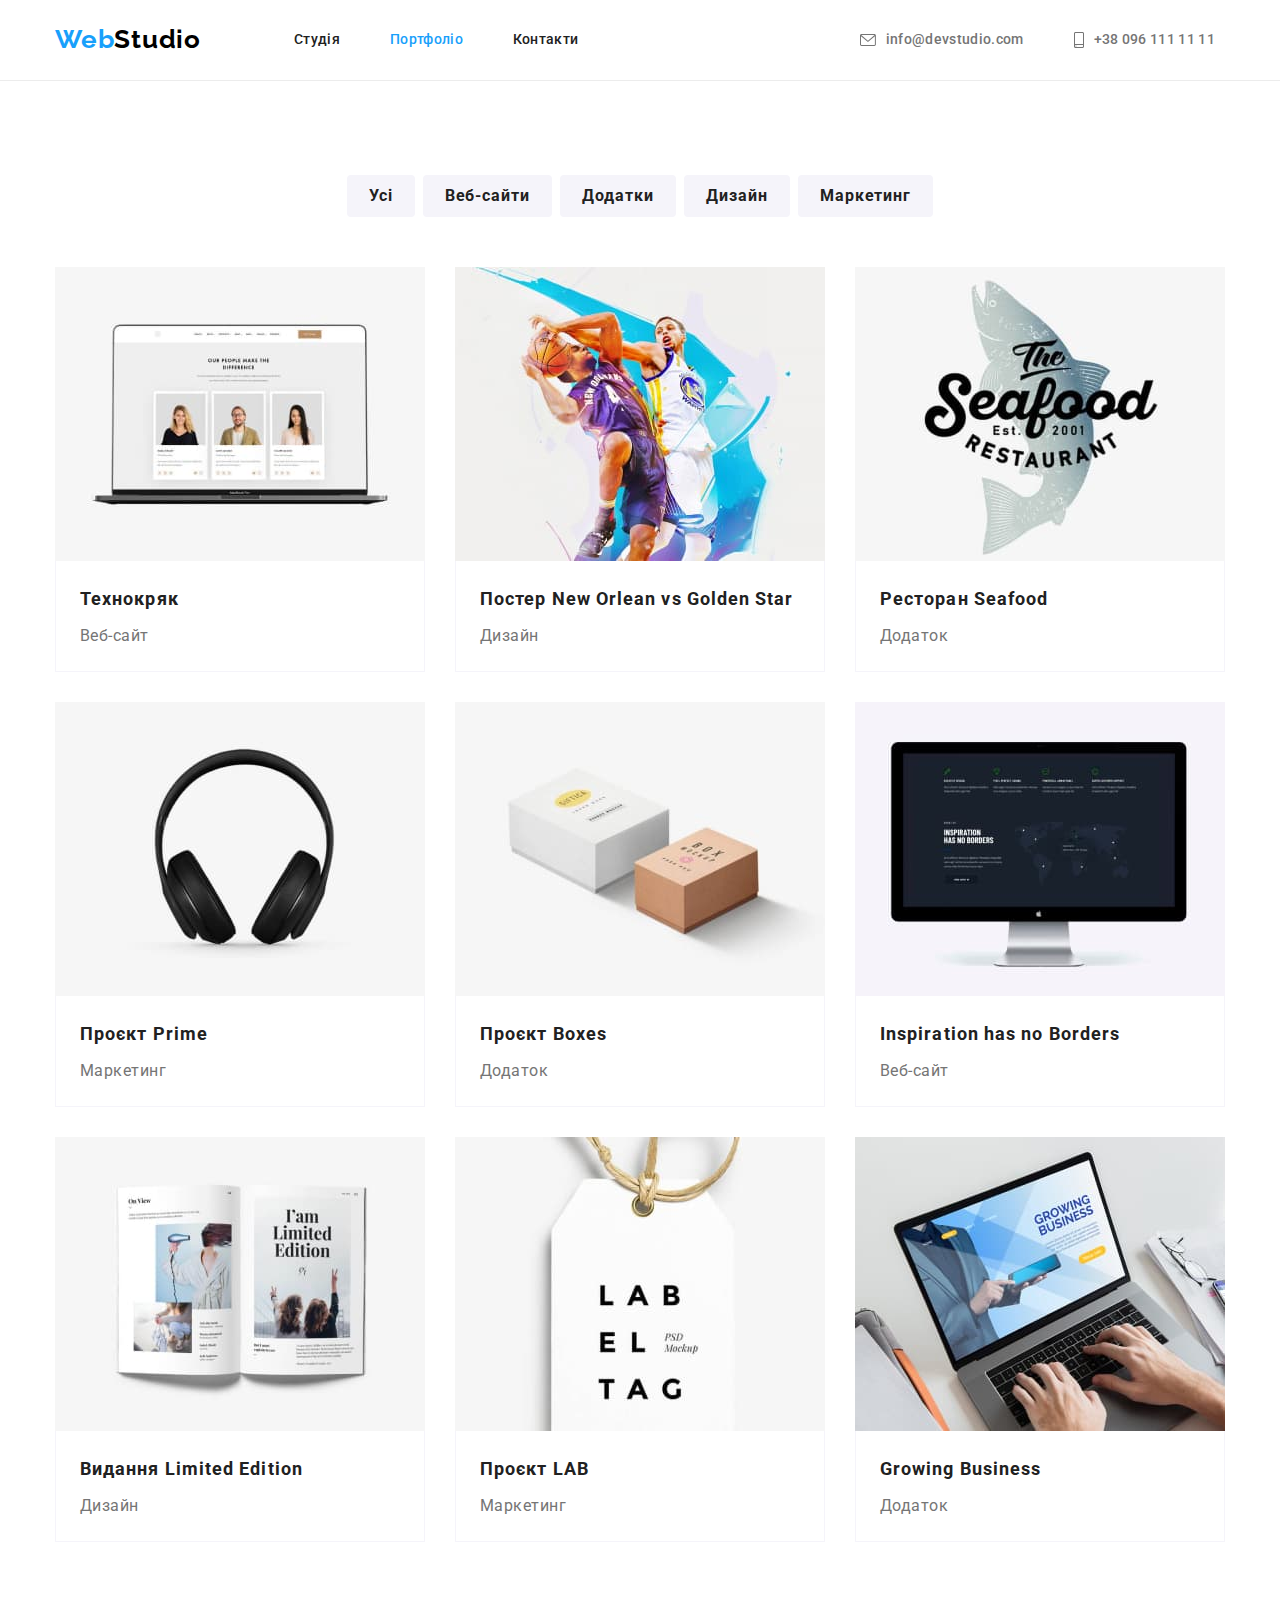
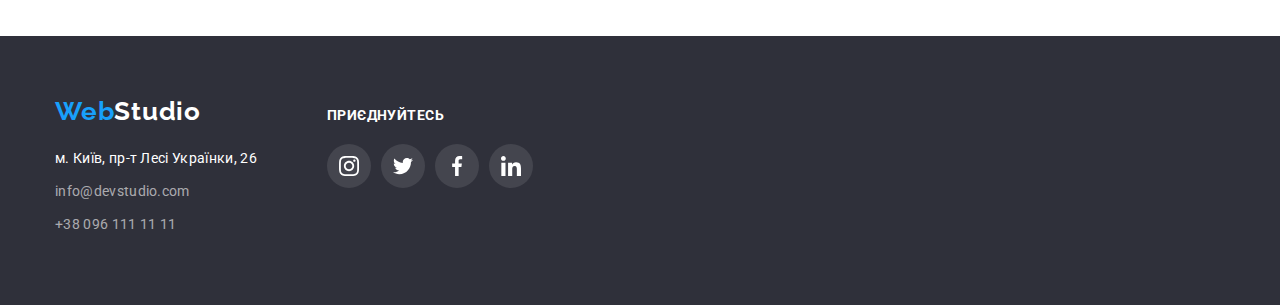
==== portfolio.html @ 6f921d62 "init" ====
<!DOCTYPE html>
<html lang="uk">
  <head>
    <meta charset="UTF-8" />
    <meta http-equiv="X-UA-Compatible" content="IE=edge" />
    <meta name="viewport" content="width=device-width, initial-scale=1.0" />
    <title>Studio</title>
    <link rel="preconnect" href="https://fonts.googleapis.com" />
    <link rel="preconnect" href="https://fonts.gstatic.com" crossorigin />
    <link
      href="https://fonts.googleapis.com/css2?family=Raleway:wght@700&family=Roboto:wght@400;500;700;900&display=swap"
      rel="stylesheet"
    />
    <link
      rel="stylesheet"
      href="https://cdnjs.cloudflare.com/ajax/libs/modern-normalize/1.1.0/modern-normalize.min.css"
    />
    <link rel="stylesheet" href="./css/styles.css" />
  </head>
  <body>
    <header>
      <div class="container main-nav">
        <a href="./index.html" class="logo"
          ><span class="logo-first-text">Web</span
          ><span class="logo-nav-second-text">Studio</span></a
        >
        <nav>
          <ul class="site-nav list">
            <li class="item">
              <a href="./index.html" class="link">Студія</a>
            </li>
            <li class="item">
              <a href="./portfolio.html" class="link current">Портфоліо</a>
            </li>
            <li class="item"><a href="" class="link">Контакти</a></li>
          </ul>
        </nav>
        <ul class="contacts list">
          <li class="contacts-item">
            <a href="mailto:info@devstudio.com" class="contacts-item-link link">
              <svg class="icon envelope" width="16px" height="12px">
                <use href="./images/sprite-min.svg#icon-envelope"></use>
              </svg>
              info@devstudio.com</a
            >
          </li>
          <li class="contacts-item">
            <a href="tel:+380961111111" class="contacts-item-link">
              <svg class="icon smartphone" width="10px" height="16px">
                <use href="./images/sprite-min.svg#icon-smartphone"></use>
              </svg>
              +38 096 111 11 11</a
            >
          </li>
        </ul>
      </div>
    </header>
    <main>
      <section class="section">
        <div class="container">
          <h1 class="section-title visually-hidden">Портфоліо</h1>

          <ul class="filter list">
            <li class="item">
              <button type="button" class="button filter-button current">
                Усі
              </button>
            </li>
            <li class="item">
              <button type="button" class="button filter-button">
                Веб-сайти
              </button>
            </li>
            <li class="item">
              <button type="button" class="button filter-button">
                Додатки
              </button>
            </li>
            <li class="item">
              <button type="button" class="button filter-button">Дизайн</button>
            </li>
            <li class="item">
              <button type="button" class="button filter-button">
                Маркетинг
              </button>
            </li>
          </ul>

          <ul class="portfolio list">
            <li class="portfolio-item">
              <a class="portfolio-item-link link" href="">
                <img
                  src="./images/example-1.jpg"
                  alt="Приклад сайту"
                  width="370"
                />
                <div class="example-description">
                  <h2 class="portfolio-example">Технокряк</h2>
                  <p class="portfolio-text">Веб-сайт</p>
                </div>
              </a>
            </li>
            <li class="portfolio-item">
              <a class="portfolio-item-link link" href="">
                <img
                  src="./images/example-2.jpg"
                  alt="Баскетбольний поєдинок"
                  width="370"
                />
                <div class="example-description">
                  <h2 class="portfolio-example">
                    Постер New Orlean vs Golden Star
                  </h2>
                  <p class="portfolio-text">Дизайн</p>
                </div></a
              >
            </li>
            <li class="portfolio-item">
              <a class="portfolio-item-link link" href="">
                <img
                  src="./images/example-3.jpg"
                  alt="Логоип ресторану"
                  width="370"
                />
                <div class="example-description">
                  <h2 class="portfolio-example">Ресторан Seafood</h2>
                  <p class="portfolio-text">Додаток</p>
                </div></a
              >
            </li>
            <li class="portfolio-item">
              <a class="portfolio-item-link link" href="">
                <img src="./images/example-4.jpg" alt="Навушники" width="370" />
                <div class="example-description">
                  <h2 class="portfolio-example">Проєкт Prime</h2>
                  <p class="portfolio-text">Маркетинг</p>
                </div></a
              >
            </li>
            <li class="portfolio-item">
              <a class="portfolio-item-link link" href="">
                <img src="./images/example-5.jpg" alt="Коробки" width="370" />
                <div class="example-description">
                  <h2 class="portfolio-example">Проєкт Boxes</h2>
                  <p class="portfolio-text">Додаток</p>
                </div></a
              >
            </li>
            <li class="portfolio-item">
              <a class="portfolio-item-link link" href="">
                <img
                  src="./images/example-6.jpg"
                  alt="Сайт з зображенням карти світу"
                  width="370"
                />
                <div class="example-description">
                  <h2 class="portfolio-example">Inspiration has no Borders</h2>
                  <p class="portfolio-text">Веб-сайт</p>
                </div></a
              >
            </li>
            <li class="portfolio-item">
              <a class="portfolio-item-link link" href="">
                <img
                  src="./images/example-7.jpg"
                  alt="Розворот журналу"
                  width="370"
                />
                <div class="example-description">
                  <h2 class="portfolio-example">Видання Limited Edition</h2>
                  <p class="portfolio-text">Дизайн</p>
                </div></a
              >
            </li>
            <li class="portfolio-item">
              <a class="portfolio-item-link link" href="">
                <img
                  src="./images/example-8.jpg"
                  alt="Ярлик з написом Lab el tag"
                  width="370"
                />
                <div class="example-description">
                  <h2 class="portfolio-example">Проєкт LAB</h2>
                  <p class="portfolio-text">Маркетинг</p>
                </div></a
              >
            </li>
            <li class="portfolio-item">
              <a class="portfolio-item-link link" href="">
                <img
                  src="./images/example-9.jpg"
                  alt="Руки на клавіатурі ноутбука"
                  width="370"
                />
                <div class="example-description">
                  <h2 class="portfolio-example">Growing Business</h2>
                  <p class="portfolio-text">Додаток</p>
                </div></a
              >
            </li>
          </ul>
        </div>
      </section>
    </main>

    <footer>
      <div class="container footer-box">
        <div>
          <a href="./index.html" class="logo link">
            <span class="logo-first-text">Web</span
            ><span class="logo-foot-second-text">Studio</span>
          </a>

          <address>
            <ul class="list">
              <li class="link-contact">
                <a
                  href="https://goo.gl/maps/D8XiGMWLW442jAMw8"
                  target="_blank"
                  rel="noopener noreferrer"
                  class="footer-geolocation"
                  >м. Київ, пр-т Лесі Українки, 26</a
                >
              </li>
              <li class="link-contact">
                <a href="mailto:info@devstudio.com" class="footer-contacts"
                  >info@devstudio.com</a
                >
              </li>
              <li class="link-contact">
                <a href="tel:+380961111111" class="footer-contacts"
                  >+38 096 111 11 11</a
                >
              </li>
            </ul>
          </address>
        </div>

        <div class="join-us">
          <p class="title">Приєднуйтесь</p>
          <ul class="footer-social">
            <li class="footer-social-item list">
              <a href="" class="footer-social-item-link link">
                <svg class="icon instagram" width="20px" height="20px">
                  <use href="./images/sprite-min.svg#icon-instagram"></use>
                </svg>
              </a>
            </li>
            <li class="footer-social-item list">
              <a href="" class="footer-social-item-link link">
                <svg class="icon twitter" width="20px" height="20px">
                  <use href="./images/sprite-min.svg#icon-twitter"></use>
                </svg>
              </a>
            </li>
            <li class="footer-social-item list">
              <a href="" class="footer-social-item-link link">
                <svg class="icon facebook" width="20px" height="20px">
                  <use href="./images/sprite-min.svg#icon-facebook"></use>
                </svg>
              </a>
            </li>
            <li class="footer-social-item list">
              <a href="" class="footer-social-item-link link">
                <svg class="icon linkedin" width="20px" height="20px">
                  <use href="./images/sprite-min.svg#icon-linkedin"></use>
                </svg>
              </a>
            </li>
          </ul>
        </div>
      </div>
    </footer>
  </body>
</html>
---- css/styles.css ----
:root {
    --primary-text-color: #212121;
    --secondary-text-color: #757575;
    --accent-color: #18a0fb;
    --primary-bg-color: #ffffff;
    --secondary-bg-color: #2F303A;
    --filter-bg-color: #F5F4FA;

    --nav-logo-second-text-color: #000000;
}

/* задамо основні параметри для боді */
body {
    background-color: var(--primary-bg-color);
    color: var(--primary-text-color);
    font-family: 'Roboto', sans-serif;
    letter-spacing: 0.02em;
}

header {
    border-bottom: 1px solid #ECECEC;
}

nav {
    margin-left: 93px;
}

.list {
    margin: 0;
    padding: 0;
    list-style: none;
}

.link{
    text-decoration: none;
}

.container {
    width: 1200px;
    margin: 0 auto;
    padding: 0 15px;
}

h1,h2,h3,h4,h5,h6,p{
    padding: 0;
    margin: 0;
}

ol,
ul{
    margin-top: 0;
    margin-bottom: 0;
    padding-left: 0;
}


.main-nav {
    display: flex;
    align-items: center;
    justify-content: center;
}

/* форматування логотипу (в навігації слово поділене на дві частини і у утері також) */
.logo {
    display: block;
    font-family: 'Raleway';
    font-size: 26px;
    font-weight: 700;
    text-decoration: none;
    
    line-height: 1.2;
    letter-spacing: 0.03em;
}

.logo-first-text {
    color: var(--accent-color);
}

.logo-nav-second-text {
    color: var(--nav-logo-second-text-color);
}

.logo-foot-second-text {
    color: var(--primary-bg-color);
}
/* кінець форматування логотипу */

/* форматування навігації */
.site-nav{
    display: flex;
}

.site-nav .item:not(:last-child){
    margin-right: 50px;
}

.site-nav .link {
    display: block;
    padding-top: 32px;
    padding-bottom: 32px;

    font-weight: 500;
    font-size: 14px;
    text-decoration: none;

    line-height: 1.14;
    color: #212121;
}

.site-nav .link:hover,
.site-nav .link:focus {
    color: var(--accent-color);
}

.contacts {
    display: flex;
    margin-left: auto;
}

.contacts-item-link{
    display: flex;
    margin-right: 10px;
    align-items: center;
    justify-content: center;
    font-weight: 500;
    font-size: 14px;
    line-height: 1.14;
    text-decoration: none;
    color: #757575;
}

.contacts-item:not(:last-child) {
    margin-right: 40px;
}

.contacts-item-link:hover,
.contacts-item-link:focus {
    color: var(--accent-color);
}

.contacts-item-link .icon{
    margin-right: 10px;
}

.icon{
    fill: currentColor;
}


/* hero */
.hero {
    padding: 200px 0px;
    background: var(--secondary-bg-color);
    text-align: center;
}

.overlay{
    max-width: 1600px;
    margin-left: auto;
    margin-right: auto;
    background-color: var(--secondary-bg-color);
    background-image: linear-gradient(rgba(47, 48, 58, 0.4),
        rgba(47, 48, 58, 0.4)), url(../images/img-min.jpg);
    background-repeat: no-repeat;
    background-position: center;
    background-size: cover;
}

.hero-title {
    margin-bottom: 40px;
    margin-left: auto;
    margin-right: auto;
    max-width: 696px;

    font-weight: 900;
    font-size: 44px;    
    line-height: 1.36;
    letter-spacing: 0.06em;
    text-transform: uppercase;
    color: var(--primary-bg-color);
}

/* button */
.button {
    font-family: inherit;
    font-weight: 700;
    font-size: 16px;
    line-height: 1.88;
    min-width: 216px;
    letter-spacing: 0.06em;

    border-radius: 4px;
    border: 0;
    cursor: pointer;
}

.hero-button {
    min-width: 200px;
    min-height: 50px;
    color: var(--primary-bg-color);
    background-color: var(--accent-color);
}

.features-list{
    display: flex;
    flex-wrap: wrap;
}

.features-list .title {
    margin-top: 0px;
    margin-bottom: 10px;

    font-weight: 700;
    font-size: 14px;
    text-decoration: none;

    line-height: 1.14;
    letter-spacing: 0.03em;
    text-transform: uppercase;
    color: var(--primary-text-color);
}

.features-list .item{
    width: calc((100% - 90px) / 4);
    margin-right: 30px;
}

.features-list .item:nth-child(4n){
    margin-right: 0px;
}

.features-list .icon{
    display: flex;
    align-items: center;
    justify-content: center;
    height: 120px;
    margin-bottom: 30px;
    background-color: var(--filter-bg-color);
    border-radius: 4px;
}

.features-list .text {
    margin-top: 0px;
    margin-bottom: 0px;

    font-size: 14px;
    text-decoration: none;
    line-height: 1.7;
    letter-spacing: 0.03em;
    color: var(--secondary-text-color);
}

/* section */
.section {
    padding-top: 94px;
    padding-bottom: 94px;
}

.section:nth-child(3){
    padding-top: 0px;
}

.section-title {
    margin-top: 0px;
    margin-bottom: 50px;
    font-weight: 700;
    font-size: 36px;
    
    line-height: 1.16;
    text-align: center;
    letter-spacing: 0.03em;
    color: var(--primary-text-color);
}

.work-list{
    display: flex;
    flex-wrap: wrap;
    min-width: 370px;
    gap: 30px;
}

.members{
    background-color: var(--filter-bg-color);
}

.members-list {
    display: flex;
    flex-wrap: wrap;
    margin: -15px;
}

.members-list .item{
    width: 270px;
    margin: 15px;
    background-color: var(--primary-bg-color);
    box-shadow: 0px 1px 3px rgba(0, 0, 0, 0.12),
                0px 1px 1px rgba(0, 0, 0, 0.14),
                0px 2px 1px rgba(0, 0, 0, 0.2);
    border-radius: 0px 0px 4px 4px;
}

.social {
    display: flex;
    justify-content: space-between;
}


.social-item-link {
    display: flex;
    width: 44px;
    height: 44px;

    align-items: center;
    justify-content: center;

    border-radius: 50%;
    color: #afb1b8;
    
}


.social-item-link:hover,
.social-item-link:focus{
    background-color: var(--accent-color);
    color: var(--primary-bg-color);
}

img {
    display: block;
    max-width: 100%;
    height: auto;
}

.teammate-description{
    padding: 30px 32px;
}

.teammate-name {
    margin-bottom: 10px;
    font-weight: 500;
    font-size: 16px;
    line-height: 1.18;
    text-align: center;
    letter-spacing: 0.03em;
    color: var(--primary-text-color);
}

.teammate-post {
    margin-bottom: 16px;

    font-size: 16px;
    line-height: 1.18;
    text-align: center;
    letter-spacing: 0.03em;
    color: var(--secondary-text-color);
}

.clients {
    display: flex;
    flex-wrap: wrap;
}

.clients-item-link {
    display: flex;
    width: 170px;
    height: 92px;
    justify-content: center;
    align-items: center;

    color: #AFB1B8;
    border: 1px solid #AFB1B8;
    border-radius: 4px;
}

.clients-item:not(:last-child) {
    margin-right: 30px;
}

.clients-item-link:hover,
.clients-item-link:focus {
    border-radius: 4px;
    border: 1px solid var(--accent-color);

    color: var(--accent-color);
}


footer {
    padding-top: 60px;
    padding-bottom: 60px;

    background: var(--secondary-bg-color);
}

address {
    margin-top: 20px;
}

.footer-geolocation  {
    padding-left: 215;
    font-size: 14px;
    line-height: 1.7;
    text-decoration: none;
    font-style: normal;

    color: var(--primary-bg-color);
}

.footer-contacts{
    font-size: 14px;
    line-height: 1.7;
    text-decoration: none;
    font-style: normal;
    color: rgba(255, 255, 255, 0.6);
}

.footer-geolocation:hover,
.footer-geolocation:focus,
.footer-contacts:hover,
.footer-contacts:focus {
    color: var(--accent-color);
}

footer .title {
    display: inline-flex;
    flex-wrap: wrap;
    margin-top: 0px;
    margin-bottom: 20px;
    font-weight: 700;
    font-size: 14px;

    line-height: 1.14;
    letter-spacing: 0.03em;
    text-transform: uppercase;
    color: var(--primary-bg-color);
}

.footer-social {
    display: flex;
}

.footer-social-item-link {
    display: flex;
    width: 44px;
    height: 44px;
    justify-content: center;
    align-items: center;
    border-radius: 50%;
    background: rgba(255, 255, 255, 0.1);

    cursor: pointer;
    color: #ffffff;
}


.footer-social-item:not(:last-child) {
    margin-right: 10px;
}

.footer-social-item-link.icon {
    fill: currentColor;
} 

.footer-social-item-link:hover,
.footer-social-item-link:focus  {
    background: var(--accent-color);
}

.link-contact {
    margin-bottom: 9px;
}

.site-nav .current {
    color: var(--accent-color);
}


.footer-box {
    display: flex;
    align-items: baseline;
}

.join-us{
    margin-left: 70px;
}

/* site-page potfolio */

.filter {
    display: flex;
    justify-content: center;
    margin-bottom: 50px;
}

.filter-button {
    min-width: 67px;
    padding: 6px 22px;
    color: var(--primary-text-color);
    background-color: var(--filter-bg-color);
    border-radius: 4px;
}

.filter > .item:not(:first-child) {
    margin-left: 8px;
}

.filter-button:hover,
.filter-button:focus {
    color: var(--primary-bg-color);
    background-color: var(--accent-color);

    box-shadow: 0px 3px 1px rgba(0, 0, 0, 0.1),
        0px 1px 2px rgba(0, 0, 0, 0.08),
        0px 2px 2px rgba(0, 0, 0, 0.12);

}

.portfolio{
    display: flex;
    flex-wrap: wrap;
    margin: -15px;
}


.portfolio-item{
    width: 370px;
    margin: 15px;
}

.portfolio-item-link {
    display: block;
}

.portfolio-item-link:hover,
.portfolio-item-link:focus {
box-shadow: 0px 1px 1px rgba(0, 0, 0, 0.12),
            0px 4px 4px rgba(0, 0, 0, 0.06),
            1px 4px 6px rgba(0, 0, 0, 0.16);
}
.portfolio-example {
    margin-bottom: 4px;

    font-weight: 700;
    font-size: 18px;
    line-height: 2.0;

    letter-spacing: 0.06em;
    color: var(--primary-text-color);
}

.portfolio-text {
    font-size: 16px;
    line-height: 1.87;

    letter-spacing: 0.03em;
    color: var(--secondary-text-color);
}

.example-description{
    padding: 20px 24px;
    border-bottom: 1px solid var(--filter-bg-color);
    border-left: 1px solid var(--filter-bg-color);
    border-right: 1px solid var(--filter-bg-color);
}


.visually-hidden {
    position: absolute;
    white-space: nowrap;
    width: 1px;
    height: 1px;
    overflow: hidden;
    border: 0;
    padding: 0;
    clip: rect(0 0 0 0);
    clip-path: inset(50%);
    margin: -1px;
}
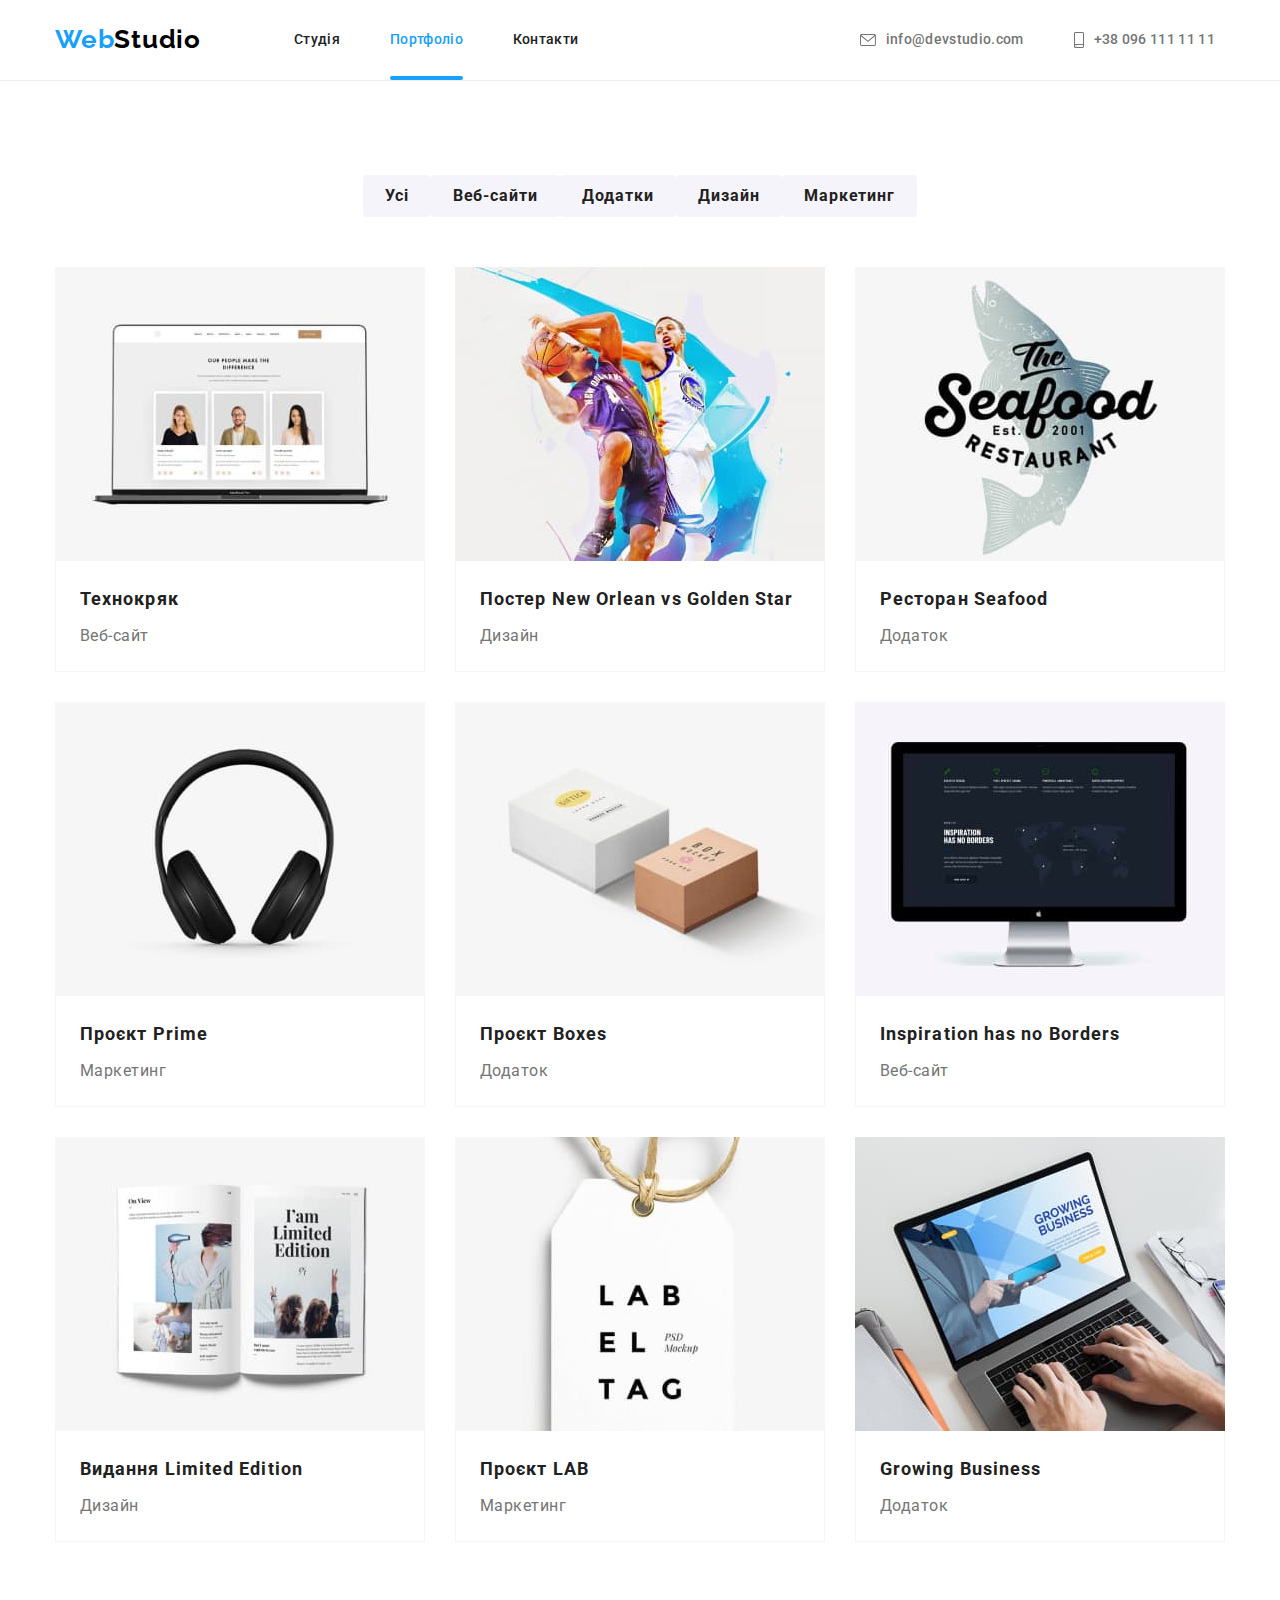
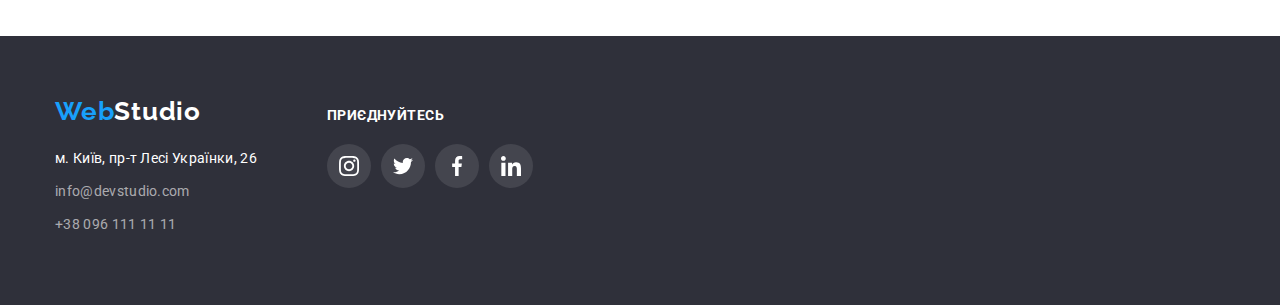
==== commit f5cbc0be: "migrate" ====
--- a/portfolio.html
+++ b/portfolio.html
@@ -26,13 +26,13 @@
         >
         <nav>
           <ul class="site-nav list">
-            <li class="item">
+            <li class="site-nav-item">
               <a href="./index.html" class="link">Студія</a>
             </li>
-            <li class="item">
+            <li class="site-nav-item">
               <a href="./portfolio.html" class="link current">Портфоліо</a>
             </li>
-            <li class="item"><a href="" class="link">Контакти</a></li>
+            <li class="site-nav-item"><a href="" class="link">Контакти</a></li>
           </ul>
         </nav>
         <ul class="contacts list">
@@ -89,11 +89,18 @@
           <ul class="portfolio list">
             <li class="portfolio-item">
               <a class="portfolio-item-link link" href="">
-                <img
-                  src="./images/example-1.jpg"
-                  alt="Приклад сайту"
-                  width="370"
-                />
+                <div class="portfolio-thumb">
+                  <img
+                    src="./images/example-1.jpg"
+                    alt="Приклад сайту"
+                    width="370"
+                  />
+                  <p class="portfolio-item-action">
+                    Ресурс пропонує комплексні пропозиції з різним рівнем
+                    функціоналу та сервісів. Все це дозволить відвідувачу
+                    отримати вичерпні відомості про компанію чи приватну особу.
+                  </p>
+                </div>
                 <div class="example-description">
                   <h2 class="portfolio-example">Технокряк</h2>
                   <p class="portfolio-text">Веб-сайт</p>
--- a/css/styles.css
+++ b/css/styles.css
@@ -90,11 +90,12 @@
     display: flex;
 }
 
-.site-nav .item:not(:last-child){
+.site-nav-item:not(:last-child){
     margin-right: 50px;
 }
 
 .site-nav .link {
+    position: relative;
     display: block;
     padding-top: 32px;
     padding-bottom: 32px;
@@ -105,11 +106,26 @@
 
     line-height: 1.14;
     color: #212121;
+
+    transition: color 250ms cubic-bezier(0.4, 0, 0.2, 1);
 }
 
 .site-nav .link:hover,
 .site-nav .link:focus {
     color: var(--accent-color);
+}
+
+.site-nav-item .current::after {
+    content: "";
+    display: block;
+    position: absolute;
+    width: 100%;
+    height: 4px;
+
+    bottom: 0;
+    left: 0;
+    background-color: var(--accent-color);
+    border-radius: 2px;
 }
 
 .contacts {
@@ -127,6 +143,8 @@
     line-height: 1.14;
     text-decoration: none;
     color: #757575;
+
+    transition: color 250ms cubic-bezier(0.4, 0, 0.2, 1);
 }
 
 .contacts-item:not(:last-child) {
@@ -160,7 +178,8 @@
     margin-right: auto;
     background-color: var(--secondary-bg-color);
     background-image: linear-gradient(rgba(47, 48, 58, 0.4),
-        rgba(47, 48, 58, 0.4)), url(../images/img-min.jpg);
+                    rgba(47, 48, 58, 0.4)),
+                    url(../images/img-min.jpg);
     background-repeat: no-repeat;
     background-position: center;
     background-size: cover;
@@ -279,6 +298,35 @@
     gap: 30px;
 }
 
+.work-list .thumb {
+    display: flex;
+    position: relative;
+    justify-content: center;
+    padding: auto;
+}
+
+.work-list-description {
+    display: flex;
+    position: absolute;
+
+    width: 100%;
+    height: 70px;
+    bottom: 0;
+    justify-content: center;
+    align-items: center;
+
+    font-style: normal;
+    font-weight: 700;
+    font-size: 14px;
+    line-height: 1.14;
+    text-align: center;
+    letter-spacing: 0.03em;
+    text-transform: uppercase;
+    color: var(--primary-bg-color);
+
+    background: rgba(47, 48, 58, 0.8);
+}
+
 .members{
     background-color: var(--filter-bg-color);
 }
@@ -316,6 +364,7 @@
     border-radius: 50%;
     color: #afb1b8;
     
+    transition: color 250ms cubic-bezier(0.4, 0, 0.2, 1);
 }
 
 
@@ -370,6 +419,8 @@
     color: #AFB1B8;
     border: 1px solid #AFB1B8;
     border-radius: 4px;
+    
+    transition: color 250ms cubic-bezier(0.4, 0, 0.2, 1);
 }
 
 .clients-item:not(:last-child) {
@@ -404,6 +455,7 @@
     font-style: normal;
 
     color: var(--primary-bg-color);
+    transition: color 250ms cubic-bezier(0.4, 0, 0.2, 1);
 }
 
 .footer-contacts{
@@ -412,6 +464,7 @@
     text-decoration: none;
     font-style: normal;
     color: rgba(255, 255, 255, 0.6);
+    transition: color 250ms cubic-bezier(0.4, 0, 0.2, 1);
 }
 
 .footer-geolocation:hover,
@@ -450,6 +503,8 @@
 
     cursor: pointer;
     color: #ffffff;
+
+    transition: background-color 250ms cubic-bezier(0.4, 0, 0.2, 1);
 }
 
 
@@ -457,13 +512,13 @@
     margin-right: 10px;
 }
 
-.footer-social-item-link.icon {
+.footer-social-item-link .icon {
     fill: currentColor;
 } 
 
 .footer-social-item-link:hover,
 .footer-social-item-link:focus  {
-    background: var(--accent-color);
+    background-color: var(--accent-color);
 }
 
 .link-contact {
@@ -498,6 +553,9 @@
     color: var(--primary-text-color);
     background-color: var(--filter-bg-color);
     border-radius: 4px;
+    
+    transition: background-color 250ms cubic-bezier(0.4, 0, 0.2, 1), color 250ms cubic-bezier(0.4, 0, 0.2, 1), box-shadow 250ms cubic-bezier(0.4, 0, 0.2, 1);
+    }
 }
 
 .filter > .item:not(:first-child) {
@@ -525,6 +583,8 @@
 .portfolio-item{
     width: 370px;
     margin: 15px;
+
+    transition: box-shadow 250ms cubic-bezier(0.4, 0, 0.2, 1);
 }
 
 .portfolio-item-link {
@@ -537,6 +597,44 @@
             0px 4px 4px rgba(0, 0, 0, 0.06),
             1px 4px 6px rgba(0, 0, 0, 0.16);
 }
+
+.portfolio-thumb {
+    display: block;
+    position: relative;
+    background: #fff;
+    overflow: hidden;
+}
+
+.portfolio-item-action {
+    display: flex;
+    position: absolute;
+    bottom: 0;
+    left: 0;
+    width: 100%;
+    height: 100%;
+    padding: 0 24px;
+    margin-top: 0;
+    justify-content: center;
+    align-items: center;
+
+    font-style: normal;
+    font-weight: 400;
+    font-size: 18px;
+    line-height: 1.6;
+    letter-spacing: 0.03em;
+
+    color: var(--primary-bg-color);
+    background: rgba(33, 150, 243, 0.9);
+    opacity: 0;
+    transform: translateY(100%);
+    transition: transform 250ms cubic-bezier(0.4, 0, 0.2, 1);
+}
+
+.portfolio-item:hover .portfolio-item-action {
+    opacity: 1;
+    transform: translateY(0%);
+}
+
 .portfolio-example {
     margin-bottom: 4px;
 
@@ -563,6 +661,67 @@
     border-right: 1px solid var(--filter-bg-color);
 }
 
+.backdrop {
+    position: fixed;
+    top: 0;
+    left: 0;
+    width: 100%;
+    height: 100%;
+    background-color: rgba(0, 0, 0, 0.2);
+}
+
+.backdrop.is-hidden {
+    opacity: 0;
+    visibility: none;
+    pointer-events: none;
+}
+
+.modal {
+    position: absolute;
+    top: 50%;
+    left: 50%;
+    width: 528px;
+    height: 581px;
+
+    border-radius: 4px;
+    transform: translate(-50%, -50%);
+    background-color: #ffffff;
+
+    transition: box-shadow 250ms cubic-bezier(0.4, 0, 0.2, 1);
+}
+
+
+.modal:hover {
+    box-shadow: 0px 1px 3px rgba(0, 0, 0, 0.12),
+        0px 1px 1px rgba(0, 0, 0, 0.14),
+        0px 2px 1px rgba(0, 0, 0, 0.2);
+}
+
+.button-modal-close {
+    display: flex;
+    position: absolute;
+    right: 8px;
+    top: 8px;
+    width: 30px;
+    height: 30px;
+
+    align-items: center;
+    justify-content: center;
+
+    padding: 0;
+    margin: 0;
+
+    border-radius: 50%;
+    border: 1px solid rgba(0, 0, 0, 0.1);
+    background-color: #fff;
+    color: var(--primary-text-color);
+}
+
+.icon-close {
+    stroke: var(--primary-text-color);
+    fill: var(--primary-text-color);
+    cursor: pointer;
+}
 
 .visually-hidden {
     position: absolute;
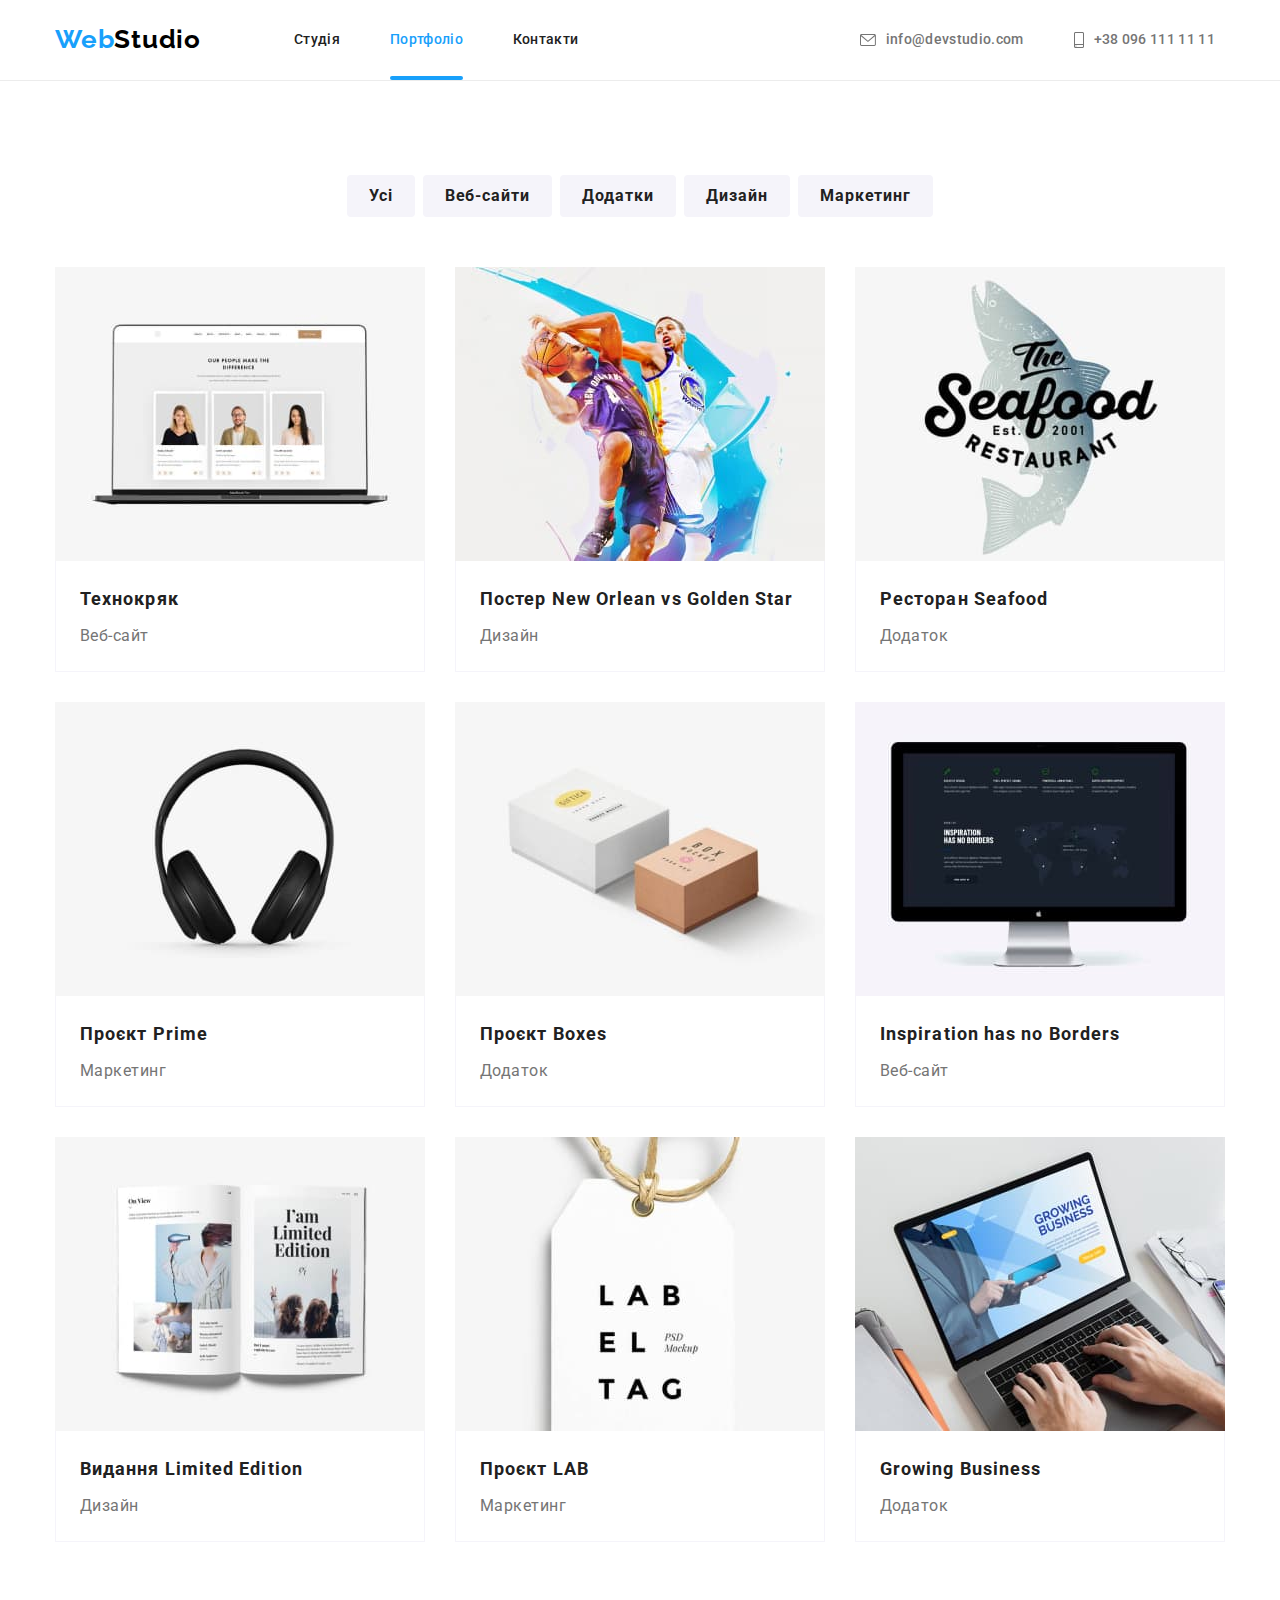
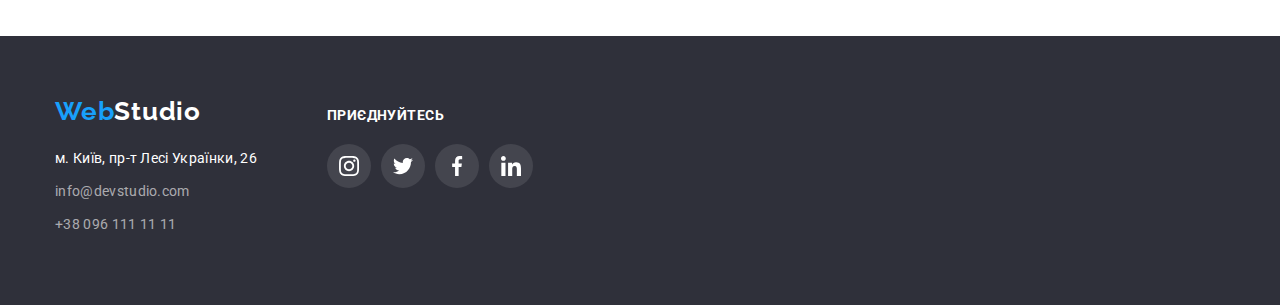
==== commit a1fe937c: "modal" ====
--- a/portfolio.html
+++ b/portfolio.html
@@ -109,11 +109,18 @@
             </li>
             <li class="portfolio-item">
               <a class="portfolio-item-link link" href="">
-                <img
-                  src="./images/example-2.jpg"
-                  alt="Баскетбольний поєдинок"
-                  width="370"
-                />
+                <div class="portfolio-thumb">
+                  <img
+                    src="./images/example-2.jpg"
+                    alt="Баскетбольний поєдинок"
+                    width="370"
+                  />
+                  <p class="portfolio-item-action">
+                    Ресурс пропонує комплексні пропозиції з різним рівнем
+                    функціоналу та сервісів. Все це дозволить відвідувачу
+                    отримати вичерпні відомості про компанію чи приватну особу.
+                  </p>
+                </div>
                 <div class="example-description">
                   <h2 class="portfolio-example">
                     Постер New Orlean vs Golden Star
@@ -124,11 +131,18 @@
             </li>
             <li class="portfolio-item">
               <a class="portfolio-item-link link" href="">
-                <img
-                  src="./images/example-3.jpg"
-                  alt="Логоип ресторану"
-                  width="370"
-                />
+                <div class="portfolio-thumb">
+                  <img
+                    src="./images/example-3.jpg"
+                    alt="Логоип ресторану"
+                    width="370"
+                  />
+                  <p class="portfolio-item-action">
+                    Ресурс пропонує комплексні пропозиції з різним рівнем
+                    функціоналу та сервісів. Все це дозволить відвідувачу
+                    отримати вичерпні відомості про компанію чи приватну особу.
+                  </p>
+                </div>
                 <div class="example-description">
                   <h2 class="portfolio-example">Ресторан Seafood</h2>
                   <p class="portfolio-text">Додаток</p>
@@ -137,7 +151,18 @@
             </li>
             <li class="portfolio-item">
               <a class="portfolio-item-link link" href="">
-                <img src="./images/example-4.jpg" alt="Навушники" width="370" />
+                <div class="portfolio-thumb">
+                  <img
+                    src="./images/example-4.jpg"
+                    alt="Навушники"
+                    width="370"
+                  />
+                  <p class="portfolio-item-action">
+                    Ресурс пропонує комплексні пропозиції з різним рівнем
+                    функціоналу та сервісів. Все це дозволить відвідувачу
+                    отримати вичерпні відомості про компанію чи приватну особу.
+                  </p>
+                </div>
                 <div class="example-description">
                   <h2 class="portfolio-example">Проєкт Prime</h2>
                   <p class="portfolio-text">Маркетинг</p>
@@ -146,7 +171,14 @@
             </li>
             <li class="portfolio-item">
               <a class="portfolio-item-link link" href="">
-                <img src="./images/example-5.jpg" alt="Коробки" width="370" />
+                <div class="portfolio-thumb">
+                  <img src="./images/example-5.jpg" alt="Коробки" width="370" />
+                  <p class="portfolio-item-action">
+                    Ресурс пропонує комплексні пропозиції з різним рівнем
+                    функціоналу та сервісів. Все це дозволить відвідувачу
+                    отримати вичерпні відомості про компанію чи приватну особу.
+                  </p>
+                </div>
                 <div class="example-description">
                   <h2 class="portfolio-example">Проєкт Boxes</h2>
                   <p class="portfolio-text">Додаток</p>
@@ -155,11 +187,18 @@
             </li>
             <li class="portfolio-item">
               <a class="portfolio-item-link link" href="">
-                <img
-                  src="./images/example-6.jpg"
-                  alt="Сайт з зображенням карти світу"
-                  width="370"
-                />
+                <div class="portfolio-thumb">
+                  <img
+                    src="./images/example-6.jpg"
+                    alt="Сайт з зображенням карти світу"
+                    width="370"
+                  />
+                  <p class="portfolio-item-action">
+                    Ресурс пропонує комплексні пропозиції з різним рівнем
+                    функціоналу та сервісів. Все це дозволить відвідувачу
+                    отримати вичерпні відомості про компанію чи приватну особу.
+                  </p>
+                </div>
                 <div class="example-description">
                   <h2 class="portfolio-example">Inspiration has no Borders</h2>
                   <p class="portfolio-text">Веб-сайт</p>
@@ -168,11 +207,18 @@
             </li>
             <li class="portfolio-item">
               <a class="portfolio-item-link link" href="">
-                <img
-                  src="./images/example-7.jpg"
-                  alt="Розворот журналу"
-                  width="370"
-                />
+                <div class="portfolio-thumb">
+                  <img
+                    src="./images/example-7.jpg"
+                    alt="Розворот журналу"
+                    width="370"
+                  />
+                  <p class="portfolio-item-action">
+                    Ресурс пропонує комплексні пропозиції з різним рівнем
+                    функціоналу та сервісів. Все це дозволить відвідувачу
+                    отримати вичерпні відомості про компанію чи приватну особу.
+                  </p>
+                </div>
                 <div class="example-description">
                   <h2 class="portfolio-example">Видання Limited Edition</h2>
                   <p class="portfolio-text">Дизайн</p>
@@ -181,11 +227,18 @@
             </li>
             <li class="portfolio-item">
               <a class="portfolio-item-link link" href="">
-                <img
-                  src="./images/example-8.jpg"
-                  alt="Ярлик з написом Lab el tag"
-                  width="370"
-                />
+                <div class="portfolio-thumb">
+                  <img
+                    src="./images/example-8.jpg"
+                    alt="Ярлик з написом Lab el tag"
+                    width="370"
+                  />
+                  <p class="portfolio-item-action">
+                    Ресурс пропонує комплексні пропозиції з різним рівнем
+                    функціоналу та сервісів. Все це дозволить відвідувачу
+                    отримати вичерпні відомості про компанію чи приватну особу.
+                  </p>
+                </div>
                 <div class="example-description">
                   <h2 class="portfolio-example">Проєкт LAB</h2>
                   <p class="portfolio-text">Маркетинг</p>
@@ -194,11 +247,18 @@
             </li>
             <li class="portfolio-item">
               <a class="portfolio-item-link link" href="">
-                <img
-                  src="./images/example-9.jpg"
-                  alt="Руки на клавіатурі ноутбука"
-                  width="370"
-                />
+                <div class="portfolio-thumb">
+                  <img
+                    src="./images/example-9.jpg"
+                    alt="Руки на клавіатурі ноутбука"
+                    width="370"
+                  />
+                  <p class="portfolio-item-action">
+                    Ресурс пропонує комплексні пропозиції з різним рівнем
+                    функціоналу та сервісів. Все це дозволить відвідувачу
+                    отримати вичерпні відомості про компанію чи приватну особу.
+                  </p>
+                </div>
                 <div class="example-description">
                   <h2 class="portfolio-example">Growing Business</h2>
                   <p class="portfolio-text">Додаток</p>
--- a/css/styles.css
+++ b/css/styles.css
@@ -364,12 +364,11 @@
     border-radius: 50%;
     color: #afb1b8;
     
-    transition: color 250ms cubic-bezier(0.4, 0, 0.2, 1);
-}
-
+    transition: background-color 250ms cubic-bezier(0.4, 0, 0.2, 1), color 250ms cubic-bezier(0.4, 0, 0.2, 1);
+}
 
 .social-item-link:hover,
-.social-item-link:focus{
+.social-item-link:focus {
     background-color: var(--accent-color);
     color: var(--primary-bg-color);
 }
@@ -429,9 +428,7 @@
 
 .clients-item-link:hover,
 .clients-item-link:focus {
-    border-radius: 4px;
     border: 1px solid var(--accent-color);
-
     color: var(--accent-color);
 }
 
@@ -439,7 +436,6 @@
 footer {
     padding-top: 60px;
     padding-bottom: 60px;
-
     background: var(--secondary-bg-color);
 }
 
@@ -528,7 +524,6 @@
 .site-nav .current {
     color: var(--accent-color);
 }
-
 
 .footer-box {
     display: flex;
@@ -556,7 +551,6 @@
     
     transition: background-color 250ms cubic-bezier(0.4, 0, 0.2, 1), color 250ms cubic-bezier(0.4, 0, 0.2, 1), box-shadow 250ms cubic-bezier(0.4, 0, 0.2, 1);
     }
-}
 
 .filter > .item:not(:first-child) {
     margin-left: 8px;
@@ -578,7 +572,6 @@
     flex-wrap: wrap;
     margin: -15px;
 }
-
 
 .portfolio-item{
     width: 370px;
@@ -601,7 +594,7 @@
 .portfolio-thumb {
     display: block;
     position: relative;
-    background: #fff;
+    background: var(--primary-bg-color);
     overflow: hidden;
 }
 
@@ -649,7 +642,6 @@
 .portfolio-text {
     font-size: 16px;
     line-height: 1.87;
-
     letter-spacing: 0.03em;
     color: var(--secondary-text-color);
 }
@@ -666,9 +658,12 @@
     top: 0;
     left: 0;
     width: 100%;
-    height: 100%;
+    height: 100%; 
     background-color: rgba(0, 0, 0, 0.2);
-}
+
+    transition: opacity 250ms cubic-bezier(0.4, 0, 0.2, 1), visibility 250ms cubic-bezier(0.4, 0, 0.2, 1);
+}
+
 
 .backdrop.is-hidden {
     opacity: 0;
@@ -681,10 +676,10 @@
     top: 50%;
     left: 50%;
     width: 528px;
-    height: 581px;
+    height: 580px;
+    transform: translate(-50%, -50%);
 
     border-radius: 4px;
-    transform: translate(-50%, -50%);
     background-color: #ffffff;
 
     transition: box-shadow 250ms cubic-bezier(0.4, 0, 0.2, 1);
@@ -697,14 +692,14 @@
         0px 2px 1px rgba(0, 0, 0, 0.2);
 }
 
-.button-modal-close {
-    display: flex;
+.modal-close-button {
     position: absolute;
     right: 8px;
     top: 8px;
     width: 30px;
     height: 30px;
 
+    display: flex;
     align-items: center;
     justify-content: center;
 
@@ -713,14 +708,14 @@
 
     border-radius: 50%;
     border: 1px solid rgba(0, 0, 0, 0.1);
-    background-color: #fff;
+    background-color: transparent;
     color: var(--primary-text-color);
-}
+    cursor: pointer;
+} 
 
 .icon-close {
-    stroke: var(--primary-text-color);
-    fill: var(--primary-text-color);
-    cursor: pointer;
+    fill: currentColor;
+    
 }
 
 .visually-hidden {
